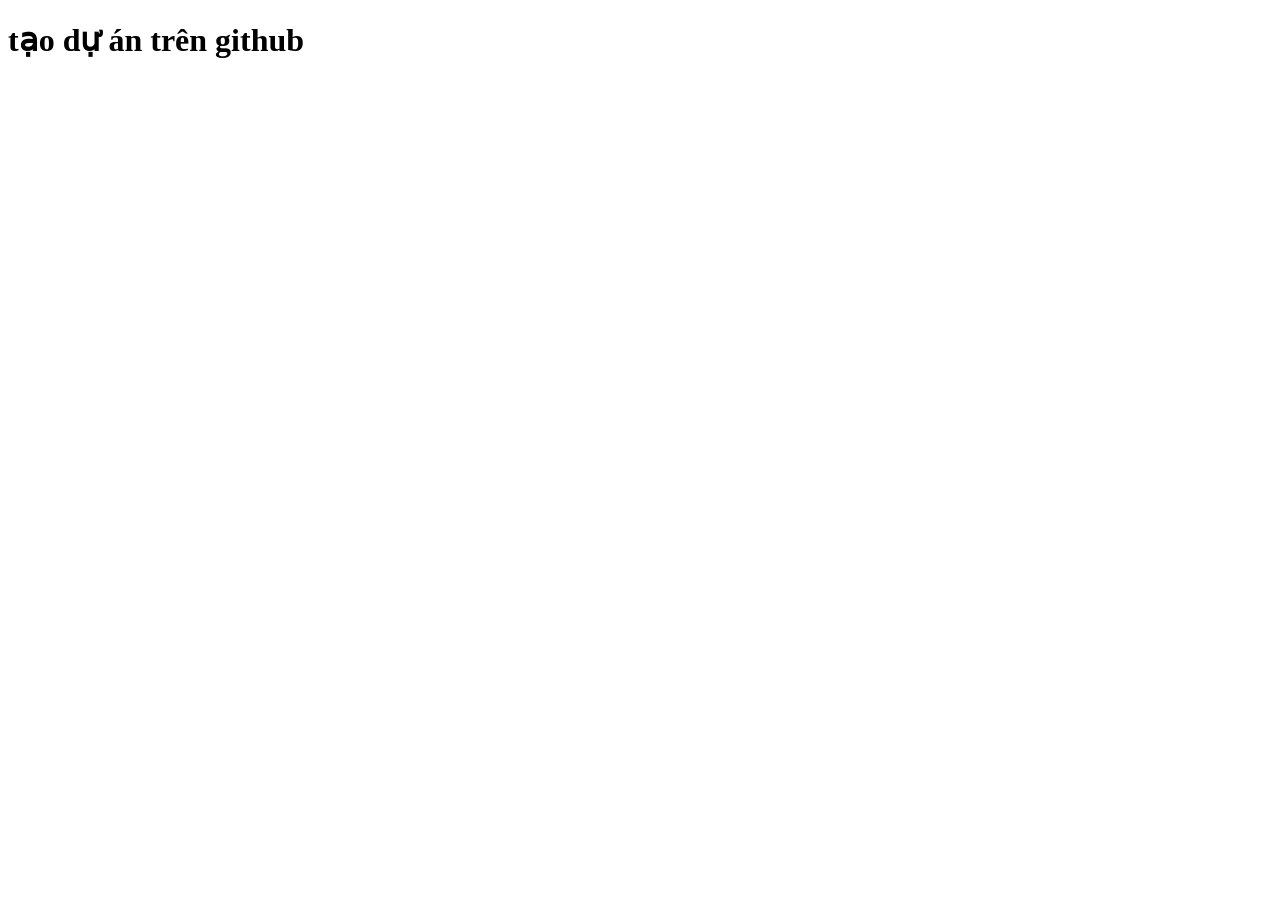
==== index.html @ 19f76a70 "first commit" ====
<!DOCTYPE html>
<html lang="vi">
  <head>
    <meta charset="UTF-8" />
    <meta name="viewport" content="width=device-width, initial-scale=1.0" />
    <title>dư án github</title>
  </head>
  <body>
    <h1>tạo dự án trên github</h1>
  </body>
</html>
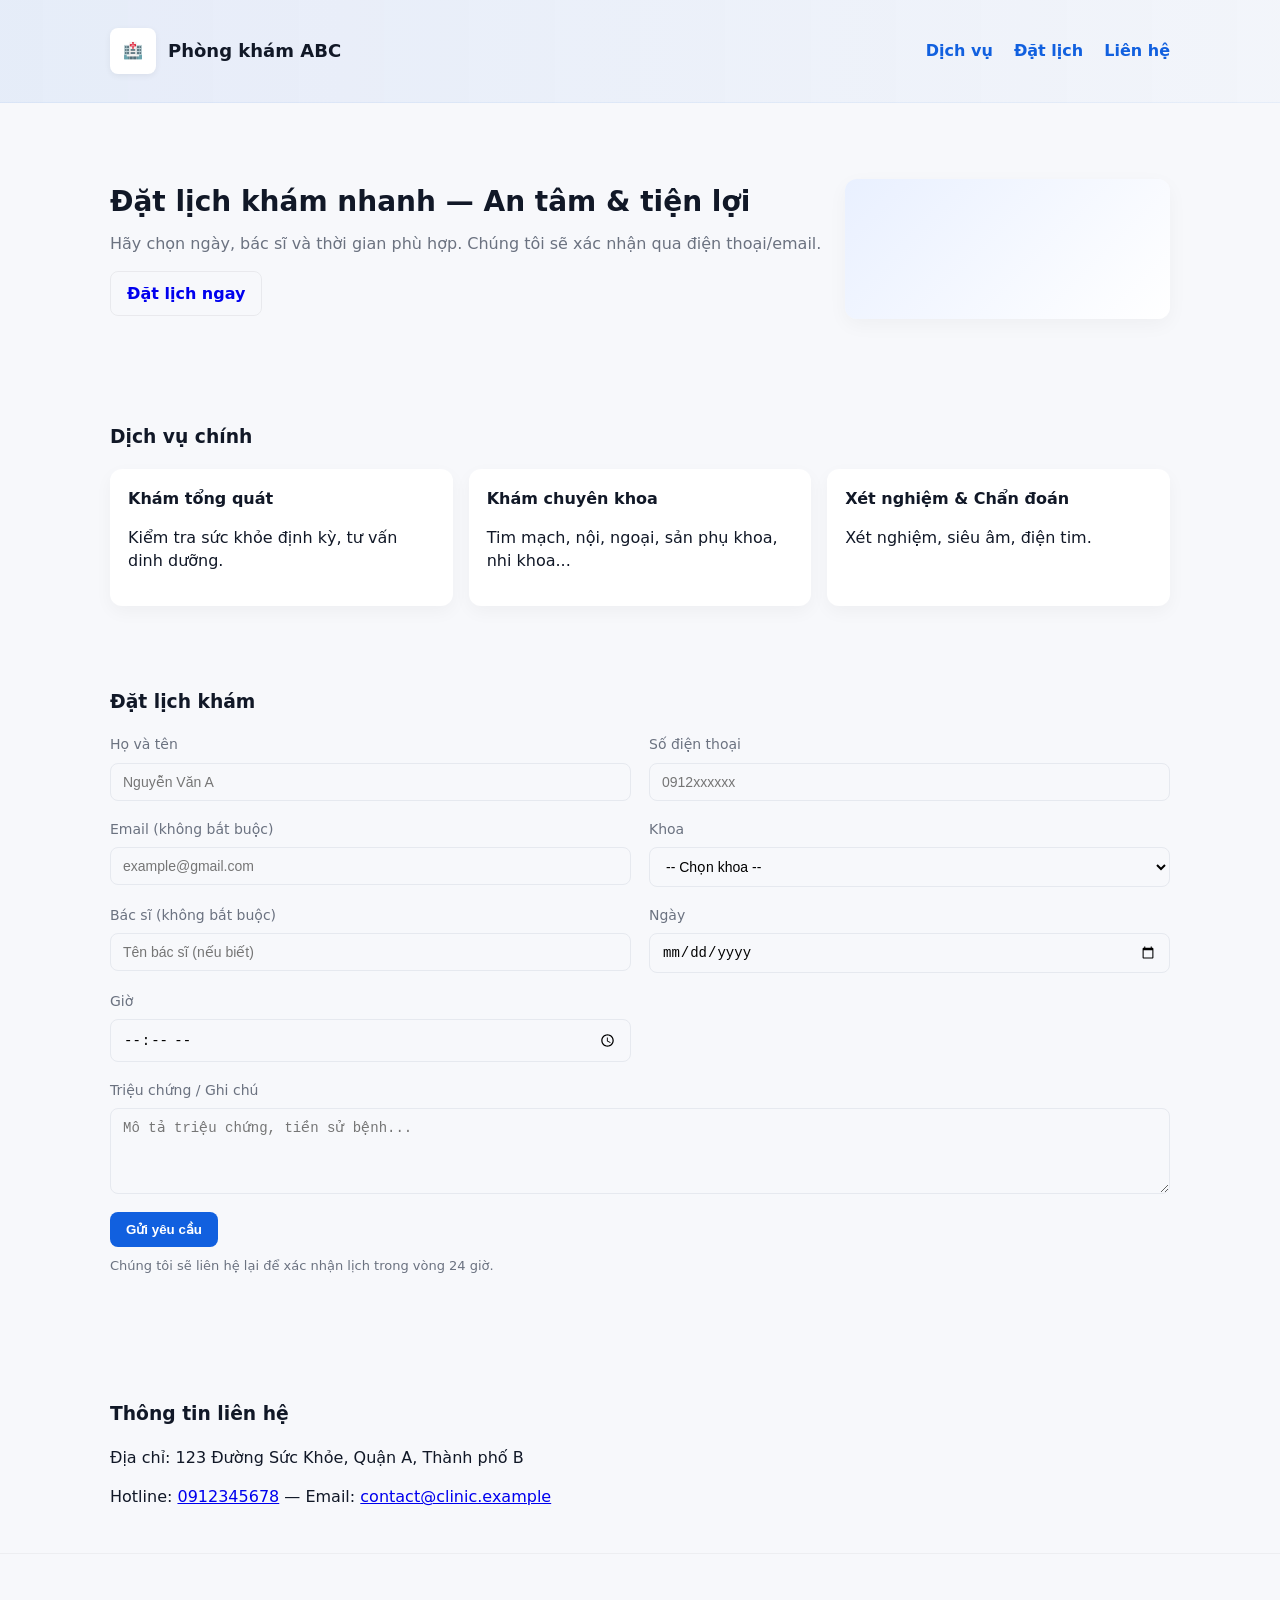
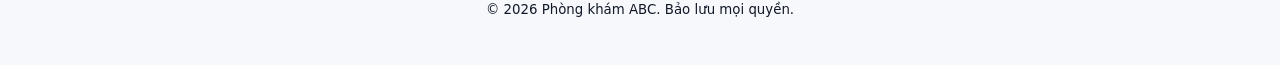
==== commit 6adfce16: "lần2" ====
--- a/index.html
+++ b/index.html
@@ -1,11 +1,212 @@
 <!DOCTYPE html>
 <html lang="vi">
   <head>
-    <meta charset="UTF-8" />
-    <meta name="viewport" content="width=device-width, initial-scale=1.0" />
-    <title>dư án github</title>
+    <meta charset="utf-8" />
+    <meta name="viewport" content="width=device-width,initial-scale=1" />
+    <title>Phòng khám - Đặt lịch khám</title>
+    <link rel="stylesheet" href="style.css" />
   </head>
   <body>
-    <h1>tạo dự án trên github</h1>
+    <header class="site-header">
+      <div class="container">
+        <div class="brand">
+          <div class="logo">🏥</div>
+          <h1>Phòng khám ABC</h1>
+        </div>
+        <nav class="nav">
+          <a href="#services">Dịch vụ</a>
+          <a href="#appointment">Đặt lịch</a>
+          <a href="#contact">Liên hệ</a>
+        </nav>
+      </div>
+    </header>
+
+    <main>
+      <!-- Hero -->
+      <section class="hero">
+        <div class="container hero-inner">
+          <div class="hero-text">
+            <h2>Đặt lịch khám nhanh — An tâm &amp; tiện lợi</h2>
+            <p>
+              Hãy chọn ngày, bác sĩ và thời gian phù hợp. Chúng tôi sẽ xác nhận
+              qua điện thoại/email.
+            </p>
+            <a class="btn" href="#appointment">Đặt lịch ngay</a>
+          </div>
+          <div class="hero-illustration" aria-hidden="true">
+            <!-- simple decorative block -->
+          </div>
+        </div>
+      </section>
+
+      <!-- Services -->
+      <section id="services" class="services container">
+        <h3>Dịch vụ chính</h3>
+        <div class="service-grid">
+          <div class="service-card">
+            <h4>Khám tổng quát</h4>
+            <p>Kiểm tra sức khỏe định kỳ, tư vấn dinh dưỡng.</p>
+          </div>
+          <div class="service-card">
+            <h4>Khám chuyên khoa</h4>
+            <p>Tim mạch, nội, ngoại, sản phụ khoa, nhi khoa...</p>
+          </div>
+          <div class="service-card">
+            <h4>Xét nghiệm &amp; Chẩn đoán</h4>
+            <p>Xét nghiệm, siêu âm, điện tim.</p>
+          </div>
+        </div>
+      </section>
+
+      <!-- Appointment form -->
+      <section id="appointment" class="appointment container">
+        <h3>Đặt lịch khám</h3>
+        <form id="appointmentForm" class="form-grid" novalidate>
+          <div class="form-group">
+            <label for="fullname">Họ và tên</label>
+            <input
+              id="fullname"
+              name="fullname"
+              type="text"
+              placeholder="Nguyễn Văn A"
+              required
+            />
+          </div>
+
+          <div class="form-group">
+            <label for="phone">Số điện thoại</label>
+            <input
+              id="phone"
+              name="phone"
+              type="tel"
+              placeholder="0912xxxxxx"
+              pattern="[0-9+().\- \s]{7,20}"
+              required
+            />
+          </div>
+
+          <div class="form-group">
+            <label for="email">Email (không bắt buộc)</label>
+            <input
+              id="email"
+              name="email"
+              type="email"
+              placeholder="example@gmail.com"
+            />
+          </div>
+
+          <div class="form-group">
+            <label for="department">Khoa</label>
+            <select id="department" name="department" required>
+              <option value="">-- Chọn khoa --</option>
+              <option>Khám tổng quát</option>
+              <option>Nội</option>
+              <option>Ngoại</option>
+              <option>Sản - Phụ khoa</option>
+              <option>Nhi</option>
+              <option>Tim mạch</option>
+            </select>
+          </div>
+
+          <div class="form-group">
+            <label for="doctor">Bác sĩ (không bắt buộc)</label>
+            <input
+              id="doctor"
+              name="doctor"
+              type="text"
+              placeholder="Tên bác sĩ (nếu biết)"
+            />
+          </div>
+
+          <div class="form-group">
+            <label for="date">Ngày</label>
+            <input id="date" name="date" type="date" required />
+          </div>
+
+          <div class="form-group">
+            <label for="time">Giờ</label>
+            <input id="time" name="time" type="time" required />
+          </div>
+
+          <div class="form-group form-full">
+            <label for="note">Triệu chứng / Ghi chú</label>
+            <textarea
+              id="note"
+              name="note"
+              rows="4"
+              placeholder="Mô tả triệu chứng, tiền sử bệnh..."
+            ></textarea>
+          </div>
+
+          <div class="form-actions form-full">
+            <button type="submit" class="btn primary">Gửi yêu cầu</button>
+            <p class="small">
+              Chúng tôi sẽ liên hệ lại để xác nhận lịch trong vòng 24 giờ.
+            </p>
+          </div>
+
+          <div
+            id="formMessage"
+            class="form-message form-full"
+            aria-live="polite"
+          ></div>
+        </form>
+      </section>
+
+      <!-- Contact -->
+      <section id="contact" class="contact container">
+        <h3>Thông tin liên hệ</h3>
+        <p>Địa chỉ: 123 Đường Sức Khỏe, Quận A, Thành phố B</p>
+        <p>
+          Hotline: <a href="tel:+84912345678">0912345678</a> — Email:
+          <a href="mailto:contact@clinic.example">contact@clinic.example</a>
+        </p>
+      </section>
+    </main>
+
+    <footer class="site-footer">
+      <div class="container">
+        <small
+          >© <span id="year"></span> Phòng khám ABC. Bảo lưu mọi quyền.</small
+        >
+      </div>
+    </footer>
+
+    <script>
+      // Hiển thị năm hiện tại
+      document.getElementById("year").textContent = new Date().getFullYear();
+
+      // Xử lý submit form (mô phỏng)
+      const form = document.getElementById("appointmentForm");
+      const messageBox = document.getElementById("formMessage");
+
+      form.addEventListener("submit", function (e) {
+        e.preventDefault();
+
+        if (!form.reportValidity()) {
+          return;
+        }
+
+        const data = new FormData(form);
+        const payload = Object.fromEntries(data.entries());
+
+        // Mô phỏng gửi đi (ở production, dùng fetch() gửi tới server)
+        console.log("Appointment payload:", payload);
+
+        // Hiển thị thông báo thành công
+        messageBox.textContent =
+          "Yêu cầu của bạn đã được gửi. Chúng tôi sẽ liên hệ để xác nhận.";
+        messageBox.classList.add("success");
+
+        // reset form nếu muốn
+        form.reset();
+
+        // ẩn thông báo sau 6 giây
+        setTimeout(() => {
+          messageBox.textContent = "";
+          messageBox.classList.remove("success");
+        }, 6000);
+      });
+    </script>
   </body>
 </html>
--- a/style.css
+++ b/style.css
@@ -0,0 +1,234 @@
+/* style.css - CSS cho trang đặt lịch khám */
+:root {
+  --bg: #f7f8fb;
+  --card: #ffffff;
+  --accent: #1160df;
+  --muted: #6b7280;
+  --radius: 10px;
+  --max-width: 1100px;
+  --gap: 18px;
+  font-family: Inter, ui-sans-serif, system-ui, -apple-system, "Segoe UI",
+    Roboto, "Helvetica Neue", Arial;
+  color-scheme: light;
+}
+
+* {
+  box-sizing: border-box;
+}
+html,
+body {
+  height: 100%;
+}
+body {
+  margin: 0;
+  background: var(--bg);
+  color: #111827;
+  line-height: 1.45;
+  -webkit-font-smoothing: antialiased;
+  -moz-osx-font-smoothing: grayscale;
+}
+
+/* Container */
+.container {
+  max-width: var(--max-width);
+  margin: 0 auto;
+  padding: 28px 20px;
+}
+
+/* Header */
+.site-header {
+  background: linear-gradient(
+    90deg,
+    rgba(17, 96, 223, 0.08),
+    rgba(17, 96, 223, 0.02)
+  );
+  border-bottom: 1px solid rgba(17, 96, 223, 0.06);
+}
+.site-header .container {
+  display: flex;
+  align-items: center;
+  justify-content: space-between;
+}
+.brand {
+  display: flex;
+  align-items: center;
+  gap: 12px;
+}
+.brand .logo {
+  width: 46px;
+  height: 46px;
+  border-radius: 8px;
+  display: flex;
+  align-items: center;
+  justify-content: center;
+  background: var(--card);
+  box-shadow: 0 2px 6px rgba(2, 6, 23, 0.06);
+}
+.brand h1 {
+  font-size: 18px;
+  margin: 0;
+}
+.nav a {
+  margin-left: 16px;
+  color: var(--accent);
+  text-decoration: none;
+  font-weight: 600;
+}
+.nav a:hover {
+  text-decoration: underline;
+}
+
+/* Hero */
+.hero {
+  padding: 48px 0;
+}
+.hero-inner {
+  display: flex;
+  gap: 24px;
+  align-items: center;
+}
+.hero-text h2 {
+  font-size: 28px;
+  margin: 0 0 10px;
+}
+.hero-text p {
+  margin: 0 0 16px;
+  color: var(--muted);
+}
+.btn {
+  display: inline-block;
+  padding: 10px 16px;
+  border-radius: 8px;
+  background: transparent;
+  border: 1px solid rgba(2, 6, 23, 0.06);
+  text-decoration: none;
+  font-weight: 600;
+}
+.btn.primary {
+  background: var(--accent);
+  color: white;
+  border: none;
+}
+.hero-illustration {
+  flex: 1;
+  min-height: 140px;
+  border-radius: 12px;
+  background: linear-gradient(135deg, #e9f0ff, #ffffff);
+  box-shadow: 0 6px 20px rgba(2, 6, 23, 0.04);
+}
+
+/* Services */
+.services h3,
+.appointment h3,
+.contact h3 {
+  margin-top: 0;
+}
+.service-grid {
+  display: flex;
+  gap: 16px;
+  flex-wrap: wrap;
+  margin-top: 12px;
+}
+.service-card {
+  flex: 1 1 220px;
+  background: var(--card);
+  padding: 18px;
+  border-radius: 12px;
+  box-shadow: 0 6px 18px rgba(2, 6, 23, 0.04);
+}
+.service-card h4 {
+  margin: 0 0 6px;
+}
+
+/* Appointment form */
+.appointment {
+  margin-top: 26px;
+  margin-bottom: 26px;
+}
+.form-grid {
+  display: grid;
+  grid-template-columns: repeat(2, 1fr);
+  gap: var(--gap);
+  align-items: start;
+}
+.form-group {
+  display: flex;
+  flex-direction: column;
+}
+.form-group label {
+  font-size: 14px;
+  color: var(--muted);
+  margin-bottom: 8px;
+}
+.form-group input,
+.form-group select,
+.form-group textarea {
+  padding: 10px 12px;
+  border-radius: 8px;
+  border: 1px solid #e6e9ef;
+  background: transparent;
+  font-size: 14px;
+  outline: none;
+  transition: box-shadow 0.15s, border-color 0.15s;
+}
+.form-group input:focus,
+.form-group select:focus,
+.form-group textarea:focus {
+  box-shadow: 0 4px 18px rgba(17, 96, 223, 0.12);
+  border-color: var(--accent);
+}
+.form-full {
+  grid-column: 1 / -1;
+}
+.form-actions {
+  display: flex;
+  flex-direction: column;
+  gap: 10px;
+  align-items: flex-start;
+}
+.small {
+  font-size: 13px;
+  color: var(--muted);
+  margin: 0;
+}
+
+/* Message */
+.form-message {
+  min-height: 24px;
+  display: flex;
+  align-items: center;
+  padding: 6px 10px;
+  border-radius: 8px;
+}
+.form-message.success {
+  background: #ecfdf5;
+  color: #064e3b;
+  border: 1px solid #bbf7d0;
+}
+
+/* Footer */
+.site-footer {
+  padding: 18px 0;
+  background: transparent;
+  border-top: 1px solid rgba(2, 6, 23, 0.04);
+}
+.site-footer .container {
+  display: flex;
+  justify-content: center;
+}
+
+/* Responsive */
+@media (max-width: 900px) {
+  .hero-inner {
+    flex-direction: column;
+  }
+  .form-grid {
+    grid-template-columns: 1fr;
+  }
+  .nav {
+    display: none;
+  }
+  .brand h1 {
+    font-size: 16px;
+  }
+}
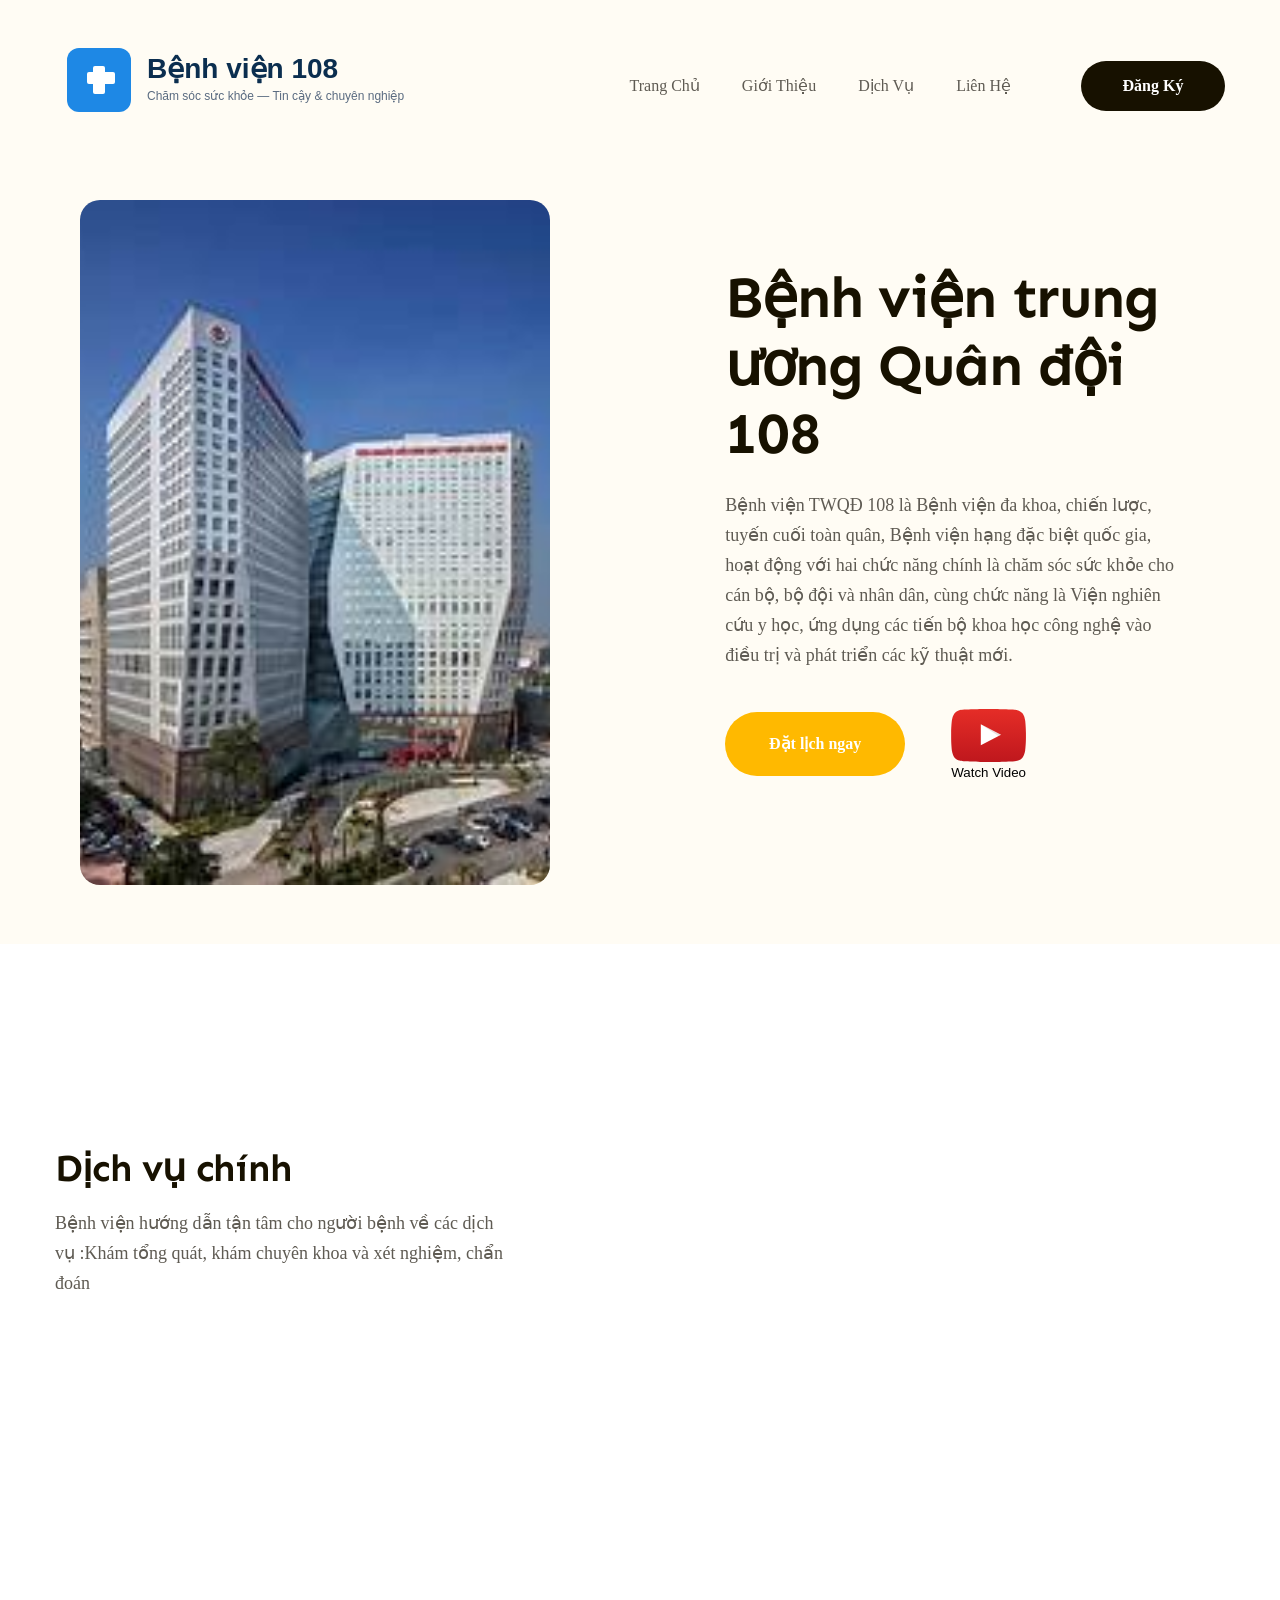
==== commit 672d3a4b: "làm lần 2" ====
--- a/index.html
+++ b/index.html
@@ -1,212 +1,99 @@
 <!DOCTYPE html>
 <html lang="vi">
   <head>
-    <meta charset="utf-8" />
-    <meta name="viewport" content="width=device-width,initial-scale=1" />
-    <title>Phòng khám - Đặt lịch khám</title>
-    <link rel="stylesheet" href="style.css" />
+    <meta charset="UTF-8" />
+    <meta name="viewport" content="width=device-width, initial-scale=1.0" />
+    <link rel="stylesheet" href="./assets/css/reset.css" />
+    <!-- nhúng font:popins,sen -->
+    <link rel="preconnect" href="https://fonts.googleapis.com" />
+    <link rel="preconnect" href="https://fonts.gstatic.com" crossorigin />
+    <link
+      href="https://fonts.googleapis.com/css2?family=Poppins:ital,wght@0,400;0,500;0,600;0,700;1,400&family=Sen:wght@700&display=swap"
+      rel="stylesheet"
+    />
+    <link rel="stylesheet" href="./assets/css/style1.css" />
+    <link rel="shortcut icon" href="favicon.ico" type="image/x-icon" />
+    <title>Dự án đk khám bệnh</title>
   </head>
-  <body>
-    <header class="site-header">
-      <div class="container">
-        <div class="brand">
-          <div class="logo">🏥</div>
-          <h1>Phòng khám ABC</h1>
+  <body style="height: 10000px">
+    <!-- header -->
+    <header class="header fixed">
+      <div class="main-content">
+        <div class="body">
+          <!-- logo -->
+          <img src="./assets/img/bv108_logo.svg" alt="" class="logo" />
+          <!-- nav -->
+          <nav class="nav">
+            <ul>
+              <li>
+                <a href="">Trang Chủ</a>
+              </li>
+              <li>
+                <a href="">Giới Thiệu</a>
+              </li>
+              <li>
+                <a href="">Dịch Vụ</a>
+              </li>
+              <li>
+                <a href="">Liên Hệ</a>
+              </li>
+            </ul>
+          </nav>
+          <!-- btn action -->
+          <div class="action">
+            <a href="" class="btn btn-sign-up">Đăng Ký</a>
+          </div>
         </div>
-        <nav class="nav">
-          <a href="#services">Dịch vụ</a>
-          <a href="#appointment">Đặt lịch</a>
-          <a href="#contact">Liên hệ</a>
-        </nav>
       </div>
     </header>
-
-    <main>
-      <!-- Hero -->
-      <section class="hero">
-        <div class="container hero-inner">
-          <div class="hero-text">
-            <h2>Đặt lịch khám nhanh — An tâm &amp; tiện lợi</h2>
-            <p>
-              Hãy chọn ngày, bác sĩ và thời gian phù hợp. Chúng tôi sẽ xác nhận
-              qua điện thoại/email.
-            </p>
-            <a class="btn" href="#appointment">Đặt lịch ngay</a>
-          </div>
-          <div class="hero-illustration" aria-hidden="true">
-            <!-- simple decorative block -->
+    <!-- main -->
+    <div class="main">
+      <!-- hero -->
+      <div class="hero">
+        <div class="main-content">
+          <div class="body">
+            <!-- khối bên phải -->
+            <div class="media-block">
+              <img src="./assets/img/bv1.jpg" alt="" class="img" />
+            </div>
+            <!-- khối bên trái -->
+            <div class="content-block">
+              <h1 class="heading">Bệnh viện trung ương Quân đội 108</h1>
+              <p class="desc">
+                Bệnh viện TWQĐ 108 là Bệnh viện đa khoa, chiến lược, tuyến cuối
+                toàn quân, Bệnh viện hạng đặc biệt quốc gia, hoạt động với hai
+                chức năng chính là chăm sóc sức khỏe cho cán bộ, bộ đội và nhân
+                dân, cùng chức năng là Viện nghiên cứu y học, ứng dụng các tiến
+                bộ khoa học công nghệ vào điều trị và phát triển các kỹ thuật
+                mới.
+              </p>
+              <div class="cta-group">
+                <a href="#!" class="btn hero-cta">Đặt lịch ngay</a>
+                <button class="watch-video">
+                  <div class="icon">
+                    <img src="./assets/img/icon.youtube.svg" alt="" />
+                  </div>
+                  <span>Watch Video</span>
+                </button>
+              </div>
+            </div>
           </div>
         </div>
-      </section>
-
-      <!-- Services -->
-      <section id="services" class="services container">
-        <h3>Dịch vụ chính</h3>
-        <div class="service-grid">
-          <div class="service-card">
-            <h4>Khám tổng quát</h4>
-            <p>Kiểm tra sức khỏe định kỳ, tư vấn dinh dưỡng.</p>
-          </div>
-          <div class="service-card">
-            <h4>Khám chuyên khoa</h4>
-            <p>Tim mạch, nội, ngoại, sản phụ khoa, nhi khoa...</p>
-          </div>
-          <div class="service-card">
-            <h4>Xét nghiệm &amp; Chẩn đoán</h4>
-            <p>Xét nghiệm, siêu âm, điện tim.</p>
+      </div>
+      <!-- popular -->
+      <div class="popular">
+        <div class="main-content">
+          <div class="popular-top">
+            <div class="info">
+              <h2 class="heading-lv2">Dịch vụ chính</h2>
+              <p class="desc">
+                Bệnh viện hướng dẫn tận tâm cho người bệnh về các dịch vụ :Khám
+                tổng quát, khám chuyên khoa và xét nghiệm, chẩn đoán
+              </p>
+            </div>
           </div>
         </div>
-      </section>
-
-      <!-- Appointment form -->
-      <section id="appointment" class="appointment container">
-        <h3>Đặt lịch khám</h3>
-        <form id="appointmentForm" class="form-grid" novalidate>
-          <div class="form-group">
-            <label for="fullname">Họ và tên</label>
-            <input
-              id="fullname"
-              name="fullname"
-              type="text"
-              placeholder="Nguyễn Văn A"
-              required
-            />
-          </div>
-
-          <div class="form-group">
-            <label for="phone">Số điện thoại</label>
-            <input
-              id="phone"
-              name="phone"
-              type="tel"
-              placeholder="0912xxxxxx"
-              pattern="[0-9+().\- \s]{7,20}"
-              required
-            />
-          </div>
-
-          <div class="form-group">
-            <label for="email">Email (không bắt buộc)</label>
-            <input
-              id="email"
-              name="email"
-              type="email"
-              placeholder="example@gmail.com"
-            />
-          </div>
-
-          <div class="form-group">
-            <label for="department">Khoa</label>
-            <select id="department" name="department" required>
-              <option value="">-- Chọn khoa --</option>
-              <option>Khám tổng quát</option>
-              <option>Nội</option>
-              <option>Ngoại</option>
-              <option>Sản - Phụ khoa</option>
-              <option>Nhi</option>
-              <option>Tim mạch</option>
-            </select>
-          </div>
-
-          <div class="form-group">
-            <label for="doctor">Bác sĩ (không bắt buộc)</label>
-            <input
-              id="doctor"
-              name="doctor"
-              type="text"
-              placeholder="Tên bác sĩ (nếu biết)"
-            />
-          </div>
-
-          <div class="form-group">
-            <label for="date">Ngày</label>
-            <input id="date" name="date" type="date" required />
-          </div>
-
-          <div class="form-group">
-            <label for="time">Giờ</label>
-            <input id="time" name="time" type="time" required />
-          </div>
-
-          <div class="form-group form-full">
-            <label for="note">Triệu chứng / Ghi chú</label>
-            <textarea
-              id="note"
-              name="note"
-              rows="4"
-              placeholder="Mô tả triệu chứng, tiền sử bệnh..."
-            ></textarea>
-          </div>
-
-          <div class="form-actions form-full">
-            <button type="submit" class="btn primary">Gửi yêu cầu</button>
-            <p class="small">
-              Chúng tôi sẽ liên hệ lại để xác nhận lịch trong vòng 24 giờ.
-            </p>
-          </div>
-
-          <div
-            id="formMessage"
-            class="form-message form-full"
-            aria-live="polite"
-          ></div>
-        </form>
-      </section>
-
-      <!-- Contact -->
-      <section id="contact" class="contact container">
-        <h3>Thông tin liên hệ</h3>
-        <p>Địa chỉ: 123 Đường Sức Khỏe, Quận A, Thành phố B</p>
-        <p>
-          Hotline: <a href="tel:+84912345678">0912345678</a> — Email:
-          <a href="mailto:contact@clinic.example">contact@clinic.example</a>
-        </p>
-      </section>
-    </main>
-
-    <footer class="site-footer">
-      <div class="container">
-        <small
-          >© <span id="year"></span> Phòng khám ABC. Bảo lưu mọi quyền.</small
-        >
       </div>
-    </footer>
-
-    <script>
-      // Hiển thị năm hiện tại
-      document.getElementById("year").textContent = new Date().getFullYear();
-
-      // Xử lý submit form (mô phỏng)
-      const form = document.getElementById("appointmentForm");
-      const messageBox = document.getElementById("formMessage");
-
-      form.addEventListener("submit", function (e) {
-        e.preventDefault();
-
-        if (!form.reportValidity()) {
-          return;
-        }
-
-        const data = new FormData(form);
-        const payload = Object.fromEntries(data.entries());
-
-        // Mô phỏng gửi đi (ở production, dùng fetch() gửi tới server)
-        console.log("Appointment payload:", payload);
-
-        // Hiển thị thông báo thành công
-        messageBox.textContent =
-          "Yêu cầu của bạn đã được gửi. Chúng tôi sẽ liên hệ để xác nhận.";
-        messageBox.classList.add("success");
-
-        // reset form nếu muốn
-        form.reset();
-
-        // ẩn thông báo sau 6 giây
-        setTimeout(() => {
-          messageBox.textContent = "";
-          messageBox.classList.remove("success");
-        }, 6000);
-      });
-    </script>
+    </div>
   </body>
 </html>
--- a/assets/css/style1.css
+++ b/assets/css/style1.css
@@ -0,0 +1,193 @@
+* {
+  /* kích thước là của phần tử luôn  */
+  box-sizing: border-box;
+}
+/* tạo biến để khi dùng chỉ cần dùng var */
+:root {
+  --font-heading: "Sen", sans-serif;
+  --primary-color: #ffb900;
+}
+/* 1rem=16px nên cần đổi 1rem=10px cho dễ tính */
+html {
+  font-size: 62.5%;
+}
+/* khôi phục lại cỡ chữ mặc định theo rem */
+body {
+  font-size: 1.6rem;
+  .poppins-regular {
+    font-family: "Poppins", sans-serif;
+    font-weight: 400;
+    font-style: normal;
+  }
+
+  .poppins-medium {
+    font-family: "Poppins", sans-serif;
+    font-weight: 500;
+    font-style: normal;
+  }
+
+  .poppins-semibold {
+    font-family: "Poppins", sans-serif;
+    font-weight: 600;
+    font-style: normal;
+  }
+
+  .poppins-bold {
+    font-family: "Poppins", sans-serif;
+    font-weight: 700;
+    font-style: normal;
+  }
+
+  .poppins-regular-italic {
+    font-family: "Poppins", sans-serif;
+    font-weight: 400;
+    font-style: italic;
+  }
+}
+/* bỏ gạch chân  */
+a {
+  text-decoration: none;
+}
+.heading-lv2 {
+  color: #171100;
+  font-family: var(--font-heading);
+  font-size: 3.8rem;
+  font-weight: 700;
+  line-height: 1.27;
+  letter-spacing: -0.76px;
+}
+.btn {
+  /* cần chuyển sang inline-block để thêm padding cho chữ cách viền */
+  display: inline-block;
+  padding: 0 16px;
+  line-height: 50px;
+  color: #fff;
+  text-align: center;
+  font-size: 1.6rem;
+  font-weight: 600;
+  border-radius: 999px;
+  background: #171100;
+}
+/* dùng hover khi di qua cho mờ đi chút */
+.btn:hover {
+  opacity: 0.9;
+}
+/* căn khoảng cách 2 bên trên trình duyệt */
+.main-content {
+  width: 1170px;
+  /* khi kéo trình duyệt ko bị sát lề hoặc mất chữ */
+  max-width: calc(100% - 48px);
+  margin-left: auto;
+  margin-right: auto;
+}
+.header {
+  background: #fffcf4;
+}
+/* tạo độ dính khi cuộn */
+.header.fixed {
+  position: sticky;
+  top: -28px;
+}
+/* dàn ngang */
+.header .body {
+  display: flex;
+  /* căn giữa cả hàng theo trục ngang */
+  align-items: center;
+  padding: 36px 0 8px;
+}
+/* kéo sang bên phải của khối header */
+.nav {
+  margin-left: auto;
+}
+/* dàn ngang của khối con nav ul */
+.nav ul {
+  display: flex;
+}
+.nav a {
+  /* định vị theo tổ tiên gần nhất possition */
+  position: relative;
+  color: #5f5b53;
+  font-size: 1.6rem;
+  padding: 8px 21px;
+}
+/* hover khi di chuột qua tạo sự khác */
+.nav a:hover {
+  color: #171100;
+  font-weight: 600;
+}
+.header .btn-sign-up {
+  min-width: 144px;
+}
+/* khoảng cách nút đăng ký với liên hệ */
+.header .action {
+  margin-left: 49px;
+}
+.fa-youtube {
+  color: #f00;
+}
+/* hero */
+.hero {
+  padding: 56px;
+  background: #fffcf4;
+}
+.hero .body {
+  display: flex;
+}
+.hero .media-block {
+  width: 46%;
+}
+.hero .content-block {
+  width: 52%;
+  padding-left: 130px;
+  padding-top: 64px;
+}
+.hero .media-block .img {
+  width: 470px;
+  height: 685px;
+  /* dùng object để tránh vỡ ảnh */
+  object-fit: cover;
+  border-radius: 20px;
+}
+.hero .heading {
+  color: #171100;
+  font-family: var(--font-heading);
+  font-size: 5.8rem;
+  font-weight: 700;
+  line-height: 1.17;
+  letter-spacing: -1.16px;
+}
+.hero .desc {
+  color: #5f5b53;
+  margin-top: 22px;
+  font-size: 1.8rem;
+  line-height: 1.67;
+}
+.hero .cta-group {
+  display: flex;
+  align-items: center;
+  margin-top: 38px;
+}
+.hero-cta {
+  min-width: 180px;
+  line-height: 64px;
+  background-color: var(--primary-color);
+}
+.hero .watch-video {
+  border: none;
+  margin-left: 40px;
+  background: transparent;
+  /* display: flex; */
+  cursor: pointer;
+}
+.popular {
+  padding: 65px 0;
+  margin-top: 135px;
+}
+
+.popular-top .desc {
+  margin-top: 16px;
+  width: 458px;
+  color: #5f5b53;
+  font-size: 1.8rem;
+  line-height: 1.67;
+}
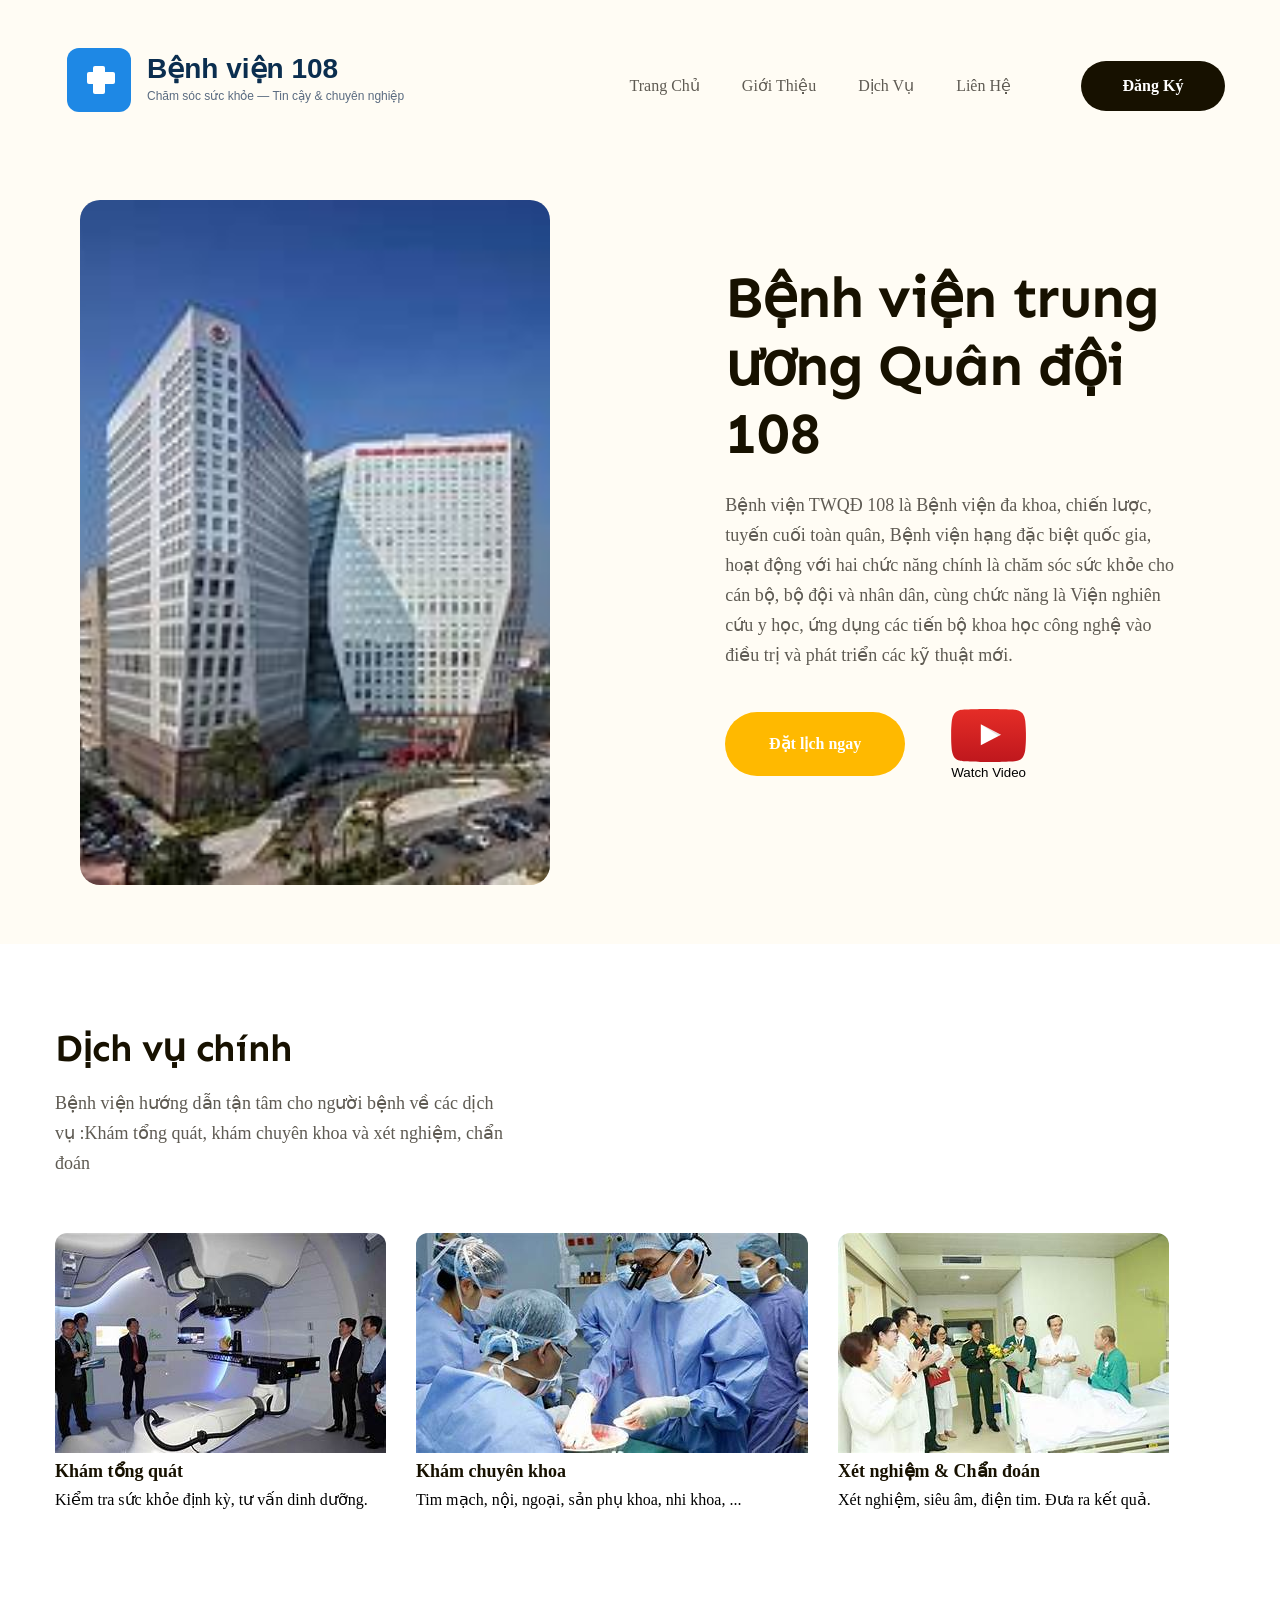
==== commit a4f3550a: "update images and css" ====
--- a/index.html
+++ b/index.html
@@ -92,6 +92,36 @@
               </p>
             </div>
           </div>
+          <div class="course-list">
+            <!-- item 1 -->
+            <div class="course-item">
+              <a href="#!"
+                ><img src="./assets/img/dv-1.jpg" alt="" class="thumb"
+              /></a>
+              <h3 class="title">Khám tổng quát</h3>
+              <p class="desc">Kiểm tra sức khỏe định kỳ, tư vấn dinh dưỡng.</p>
+            </div>
+
+            <!-- item 2 -->
+            <div class="course-item">
+              <a href="#!"
+                ><img src="./assets/img/dv-2.jpg" alt="" class="thumb"
+              /></a>
+              <h3 class="title">Khám chuyên khoa</h3>
+              <p class="desc">
+                Tim mạch, nội, ngoại, sản phụ khoa, nhi khoa, ...
+              </p>
+            </div>
+
+            <!-- item 3 -->
+            <div class="course-item">
+              <a href="#!"
+                ><img src="./assets/img/dv-3.jpg" alt="" class="thumb"
+              /></a>
+              <h3 class="title">Xét nghiệm & Chẩn đoán</h3>
+              <p class="desc">Xét nghiệm, siêu âm, điện tim. Đưa ra kết quả.</p>
+            </div>
+          </div>
         </div>
       </div>
     </div>
--- a/assets/css/style1.css
+++ b/assets/css/style1.css
@@ -71,6 +71,7 @@
 /* dùng hover khi di qua cho mờ đi chút */
 .btn:hover {
   opacity: 0.9;
+  cursor: pointer;
 }
 /* căn khoảng cách 2 bên trên trình duyệt */
 .main-content {
@@ -180,8 +181,8 @@
   cursor: pointer;
 }
 .popular {
-  padding: 65px 0;
-  margin-top: 135px;
+  padding: 40px 0;
+  margin-top: 40px;
 }
 
 .popular-top .desc {
@@ -191,3 +192,25 @@
   font-size: 1.8rem;
   line-height: 1.67;
 }
+
+.popular .course-list {
+  margin-top: 55px;
+  gap: 30px;
+  display: flex;
+}
+/* chỉnh cho ảnh vào khung của khối, không bị tràn ra ngoài khối */
+.popular .course-item .thumb {
+  border-radius: 12px 12px 0 0;
+  width: 100%;
+}
+
+.popular .course-item .title {
+  color: #171100;
+  font-size: 1.8rem;
+  font-weight: 600;
+  line-height: 1.67;
+}
+
+.popular .course-item .desc {
+  margin-top: 6px;
+}
